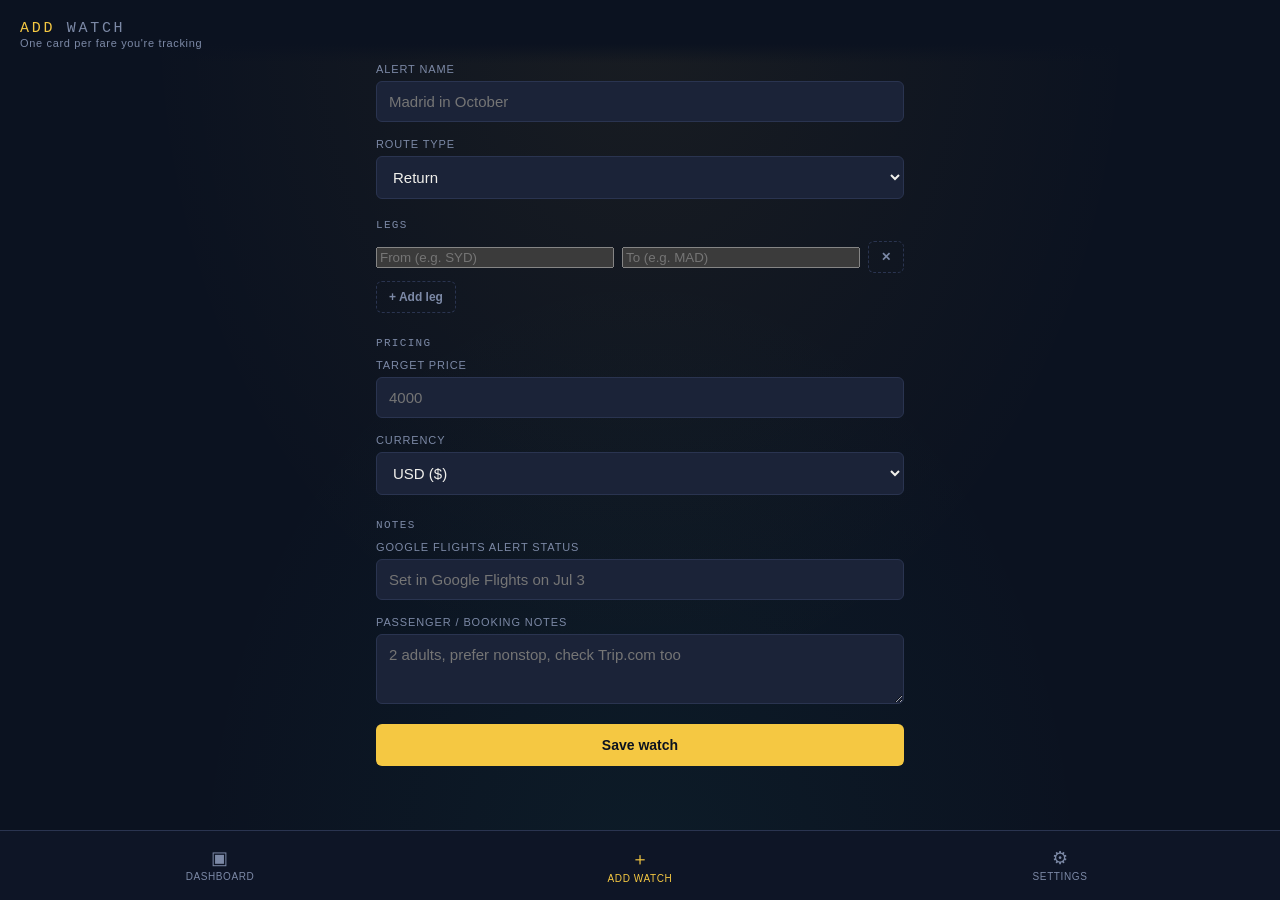
==== add.html @ 0424bb40 "Deploy via Push app — 4/7/2026, 10:04:35 pm" ====
<!doctype html>
<html lang="en">
<head>
<meta charset="utf-8" />
<meta name="viewport" content="width=device-width, initial-scale=1, viewport-fit=cover" />
<meta name="theme-color" content="#0B1220" />
<title>FlightDrop — Add Watch</title>
<link rel="manifest" href="/manifest.json" />
<link rel="apple-touch-icon" href="/icons/icon-192.png" />
<meta name="apple-mobile-web-app-capable" content="yes" />
<link rel="stylesheet" href="/styles.css" />
</head>
<body>
<header class="topbar">
  <div>
    <div class="wordmark">Add <span>Watch</span></div>
    <div class="subline">One card per fare you're tracking</div>
  </div>
</header>

<main>
  <form id="watch-form">
    <div class="field">
      <label for="name">Alert name</label>
      <input type="text" id="name" placeholder="Madrid in October" required />
    </div>

    <div class="field">
      <label for="routeType">Route type</label>
      <select id="routeType">
        <option value="one-way">One-way</option>
        <option value="return" selected>Return</option>
        <option value="multi-city">Multi-city</option>
      </select>
    </div>

    <div class="section-label">Legs</div>
    <div id="legs"></div>
    <button type="button" class="btn btn-ghost btn-sm" id="add-leg">+ Add leg</button>

    <div class="section-label" style="margin-top:24px;">Pricing</div>
    <div class="field">
      <label for="targetPrice">Target price</label>
      <input type="number" id="targetPrice" placeholder="4000" min="0" step="1" />
    </div>
    <div class="field">
      <label for="currency">Currency</label>
      <select id="currency">
        <option value="USD" selected>USD ($)</option>
        <option value="AUD">AUD (A$)</option>
        <option value="GBP">GBP (£)</option>
        <option value="EUR">EUR (€)</option>
        <option value="NZD">NZD (NZ$)</option>
        <option value="CAD">CAD (C$)</option>
        <option value="JPY">JPY (¥)</option>
      </select>
    </div>

    <div class="section-label" style="margin-top:24px;">Notes</div>
    <div class="field">
      <label for="source">Google Flights alert status</label>
      <input type="text" id="source" placeholder="Set in Google Flights on Jul 3" />
    </div>
    <div class="field">
      <label for="notes">Passenger / booking notes</label>
      <textarea id="notes" placeholder="2 adults, prefer nonstop, check Trip.com too"></textarea>
    </div>

    <button type="submit" class="btn btn-primary">Save watch</button>
  </form>
</main>

<nav class="bottom-nav">
  <a href="/index.html" data-page="index.html"><span class="icon">▣</span>Dashboard</a>
  <a href="/add.html" data-page="add.html"><span class="icon">＋</span>Add Watch</a>
  <a href="/settings.html" data-page="settings.html"><span class="icon">⚙</span>Settings</a>
</nav>

<script src="/app.js"></script>
<script>
const legsContainer = document.getElementById("legs");

function addLegRow(from = "", to = "", date = "") {
  const row = document.createElement("div");
  row.className = "leg-row";
  row.innerHTML = `
    <input type="text" placeholder="From (e.g. SYD)" class="leg-from" value="${FD.escapeHtml(from)}" />
    <input type="text" placeholder="To (e.g. MAD)" class="leg-to" value="${FD.escapeHtml(to)}" />
    <button type="button" class="btn btn-ghost btn-sm remove-leg" aria-label="Remove leg">✕</button>
  `;
  row.querySelector(".remove-leg").addEventListener("click", () => row.remove());
  legsContainer.appendChild(row);
}

document.getElementById("add-leg").addEventListener("click", () => addLegRow());
addLegRow(); // start with one leg

document.getElementById("watch-form").addEventListener("submit", async (e) => {
  e.preventDefault();
  const legs = [...legsContainer.querySelectorAll(".leg-row")].map((row) => ({
    from: row.querySelector(".leg-from").value.trim().toUpperCase(),
    to: row.querySelector(".leg-to").value.trim().toUpperCase(),
  })).filter((l) => l.from || l.to);

  const payload = {
    name: document.getElementById("name").value.trim(),
    routeType: document.getElementById("routeType").value,
    legs,
    targetPrice: document.getElementById("targetPrice").value ? Number(document.getElementById("targetPrice").value) : null,
    currency: document.getElementById("currency").value,
    source: document.getElementById("source").value.trim(),
    notes: document.getElementById("notes").value.trim(),
  };

  try {
    const watch = await FD.api("/api/watch/create", { method: "POST", body: JSON.stringify(payload) });
    FD.toast("Watch saved", "success");
    location.href = `/watch.html?id=${watch.id}`;
  } catch (err) {
    FD.toast(err.message, "error");
  }
});
</script>
</body>
</html>
---- styles.css ----
/* ==========================================================================
   FlightDrop — design tokens
   Direction: airport split-flap departures board. Prices and statuses are
   rendered like flap-board tiles; navy night sky background; amber + teal
   as the two "flap" accent colors (price drop vs. holding steady).
   ========================================================================== */

:root {
  --navy-950: #0b1220;
  --navy-900: #0e1526;
  --panel-900: #141b2c;
  --panel-800: #1b2338;
  --hairline: #2a3450;

  --amber: #f5c842;
  --amber-dim: #a98a2e;
  --teal: #2dd4bf;
  --coral: #ff6b5e;

  --ink-0: #f1f0ec;
  --ink-1: #c7cede;
  --ink-2: #7c89a6;

  --radius-sm: 6px;
  --radius-md: 10px;

  --font-display: "SFMono-Regular", ui-monospace, Menlo, Consolas, "Liberation Mono", monospace;
  --font-body: -apple-system, BlinkMacSystemFont, "Segoe UI", Roboto, Helvetica, Arial, sans-serif;

  color-scheme: dark;
}

* { box-sizing: border-box; }

html, body {
  margin: 0;
  padding: 0;
  background: var(--navy-950);
  color: var(--ink-0);
  font-family: var(--font-body);
  -webkit-font-smoothing: antialiased;
}

body {
  min-height: 100dvh;
  padding-bottom: 84px; /* clear the bottom nav */
  background-image:
    radial-gradient(ellipse at top, rgba(245, 200, 66, 0.06), transparent 55%),
    radial-gradient(ellipse at bottom, rgba(45, 212, 191, 0.05), transparent 50%);
}

a { color: inherit; text-decoration: none; }
button { font-family: inherit; }

.visually-hidden {
  position: absolute;
  width: 1px; height: 1px;
  overflow: hidden;
  clip: rect(0 0 0 0);
}

/* ---------------------------------------------------------------------- */
/* Top bar                                                                 */
/* ---------------------------------------------------------------------- */

.topbar {
  position: sticky;
  top: 0;
  z-index: 10;
  display: flex;
  align-items: baseline;
  justify-content: space-between;
  padding: 20px 20px 14px;
  background: linear-gradient(var(--navy-950) 70%, transparent);
}

.topbar .wordmark {
  font-family: var(--font-display);
  font-size: 15px;
  letter-spacing: 0.18em;
  text-transform: uppercase;
  color: var(--amber);
}

.topbar .wordmark span { color: var(--ink-2); }

.topbar .subline {
  font-size: 11px;
  color: var(--ink-2);
  letter-spacing: 0.06em;
}

main {
  padding: 0 16px 24px;
  max-width: 560px;
  margin: 0 auto;
}

/* ---------------------------------------------------------------------- */
/* Split-flap tile primitive — the signature element                      */
/* ---------------------------------------------------------------------- */

.flap {
  display: inline-flex;
  font-family: var(--font-display);
  font-weight: 700;
  letter-spacing: 0.02em;
}

.flap .digit {
  background: var(--panel-800);
  border: 1px solid var(--hairline);
  border-radius: 3px;
  padding: 2px 4px;
  margin-right: 2px;
  min-width: 1ch;
  text-align: center;
  box-shadow: inset 0 -6px 8px -6px rgba(0,0,0,0.5);
}

.flap.updated .digit {
  animation: flap-flip 420ms ease;
}

@keyframes flap-flip {
  0% { transform: rotateX(90deg); opacity: 0.2; }
  60% { transform: rotateX(-8deg); opacity: 1; }
  100% { transform: rotateX(0deg); }
}

@media (prefers-reduced-motion: reduce) {
  .flap.updated .digit { animation: none; }
}

/* ---------------------------------------------------------------------- */
/* Cards                                                                   */
/* ---------------------------------------------------------------------- */

.card {
  background: var(--panel-900);
  border: 1px solid var(--hairline);
  border-radius: var(--radius-md);
  padding: 16px;
  margin-bottom: 12px;
}

.watch-card {
  display: block;
  position: relative;
  padding-left: 18px;
  overflow: hidden;
}

.watch-card::before {
  content: "";
  position: absolute;
  left: 0; top: 0; bottom: 0;
  width: 4px;
  background: var(--ink-2);
}

.watch-card[data-status="dropped"]::before,
.watch-card[data-status="below-target"]::before { background: var(--teal); }
.watch-card[data-status="unchanged"]::before { background: var(--ink-2); }
.watch-card[data-status="above-target"]::before { background: var(--coral); }

.watch-card .row-top {
  display: flex;
  justify-content: space-between;
  align-items: flex-start;
  gap: 12px;
}

.watch-card .name {
  font-size: 16px;
  font-weight: 600;
  color: var(--ink-0);
}

.watch-card .route {
  font-size: 12px;
  color: var(--ink-2);
  letter-spacing: 0.04em;
  text-transform: uppercase;
  margin-top: 2px;
}

.watch-card .price-block {
  text-align: right;
}

.watch-card .price-block .flap { font-size: 20px; color: var(--amber); }
.watch-card[data-status="dropped"] .price-block .flap,
.watch-card[data-status="below-target"] .price-block .flap { color: var(--teal); }

.watch-card .target {
  font-size: 11px;
  color: var(--ink-2);
  margin-top: 4px;
}

.status-pill {
  display: inline-block;
  margin-top: 10px;
  font-size: 10px;
  letter-spacing: 0.08em;
  text-transform: uppercase;
  padding: 3px 8px;
  border-radius: 999px;
  border: 1px solid var(--hairline);
  color: var(--ink-1);
}

.watch-card[data-status="dropped"] .status-pill,
.watch-card[data-status="below-target"] .status-pill {
  color: var(--teal);
  border-color: rgba(45, 212, 191, 0.4);
}
.watch-card[data-status="above-target"] .status-pill {
  color: var(--coral);
  border-color: rgba(255, 107, 94, 0.4);
}

/* ---------------------------------------------------------------------- */
/* Empty states                                                            */
/* ---------------------------------------------------------------------- */

.empty-state {
  text-align: center;
  padding: 48px 20px;
  color: var(--ink-2);
}

.empty-state .flap { font-size: 28px; margin-bottom: 12px; color: var(--ink-2); }
.empty-state h2 { font-family: var(--font-display); font-size: 14px; letter-spacing: 0.08em; text-transform: uppercase; color: var(--ink-1); margin: 0 0 6px; }
.empty-state p { font-size: 13px; margin: 0 0 18px; line-height: 1.5; }

/* ---------------------------------------------------------------------- */
/* Forms                                                                   */
/* ---------------------------------------------------------------------- */

.field { margin-bottom: 16px; }

.field label {
  display: block;
  font-size: 11px;
  letter-spacing: 0.08em;
  text-transform: uppercase;
  color: var(--ink-2);
  margin-bottom: 6px;
}

.field input[type="text"],
.field input[type="number"],
.field input[type="date"],
.field input[type="email"],
.field select,
.field textarea {
  width: 100%;
  background: var(--panel-800);
  border: 1px solid var(--hairline);
  border-radius: var(--radius-sm);
  color: var(--ink-0);
  padding: 11px 12px;
  font-size: 15px;
  font-family: var(--font-body);
}

.field input:focus,
.field select:focus,
.field textarea:focus {
  outline: 2px solid var(--amber);
  outline-offset: 1px;
}

.field textarea { min-height: 70px; resize: vertical; }

.leg-row {
  display: grid;
  grid-template-columns: 1fr 1fr auto;
  gap: 8px;
  margin-bottom: 8px;
  align-items: center;
}

.leg-row input { width: 100%; }

.btn {
  display: inline-flex;
  align-items: center;
  justify-content: center;
  gap: 6px;
  border: none;
  border-radius: var(--radius-sm);
  padding: 13px 18px;
  font-size: 14px;
  font-weight: 600;
  cursor: pointer;
  width: 100%;
}

.btn-primary { background: var(--amber); color: var(--navy-950); }
.btn-secondary { background: var(--panel-800); color: var(--ink-0); border: 1px solid var(--hairline); }
.btn-ghost { background: transparent; color: var(--ink-2); border: 1px dashed var(--hairline); }
.btn-danger { background: transparent; color: var(--coral); border: 1px solid rgba(255,107,94,0.4); }
.btn-sm { padding: 8px 12px; font-size: 12px; width: auto; }

.btn:disabled { opacity: 0.5; cursor: not-allowed; }

/* ---------------------------------------------------------------------- */
/* Section headers                                                         */
/* ---------------------------------------------------------------------- */

.section-label {
  font-family: var(--font-display);
  font-size: 11px;
  letter-spacing: 0.12em;
  text-transform: uppercase;
  color: var(--ink-2);
  margin: 20px 0 10px;
}

.section-label:first-child { margin-top: 4px; }

/* ---------------------------------------------------------------------- */
/* Bottom nav                                                              */
/* ---------------------------------------------------------------------- */

.bottom-nav {
  position: fixed;
  bottom: 0; left: 0; right: 0;
  display: flex;
  background: var(--navy-900);
  border-top: 1px solid var(--hairline);
  padding: 10px 10px calc(10px + env(safe-area-inset-bottom));
  z-index: 20;
}

.bottom-nav a {
  flex: 1;
  text-align: center;
  font-size: 10px;
  letter-spacing: 0.06em;
  text-transform: uppercase;
  color: var(--ink-2);
  padding: 6px 0;
  border-radius: var(--radius-sm);
}

.bottom-nav a.active { color: var(--amber); }
.bottom-nav a .icon { display: block; font-size: 18px; margin-bottom: 2px; }

/* ---------------------------------------------------------------------- */
/* Toast                                                                   */
/* ---------------------------------------------------------------------- */

.toast {
  position: fixed;
  bottom: 92px;
  left: 16px; right: 16px;
  background: var(--panel-800);
  border: 1px solid var(--hairline);
  color: var(--ink-0);
  padding: 12px 14px;
  border-radius: var(--radius-sm);
  font-size: 13px;
  z-index: 30;
  transform: translateY(12px);
  opacity: 0;
  transition: transform 200ms ease, opacity 200ms ease;
  pointer-events: none;
}

.toast.show { transform: translateY(0); opacity: 1; }
.toast.error { border-color: rgba(255,107,94,0.5); color: var(--coral); }
.toast.success { border-color: rgba(45,212,191,0.5); color: var(--teal); }

/* ---------------------------------------------------------------------- */
/* Misc                                                                    */
/* ---------------------------------------------------------------------- */

.divider { border: none; border-top: 1px solid var(--hairline); margin: 16px 0; }

.link-row {
  display: flex;
  gap: 8px;
  flex-wrap: wrap;
  margin-top: 12px;
}

.link-row a {
  font-size: 12px;
  color: var(--ink-1);
  border: 1px solid var(--hairline);
  border-radius: 999px;
  padding: 6px 12px;
}

.event-row {
  display: flex;
  justify-content: space-between;
  padding: 10px 0;
  border-bottom: 1px solid var(--hairline);
  font-size: 13px;
}

.event-row:last-child { border-bottom: none; }
.event-row .meta { color: var(--ink-2); font-size: 11px; margin-top: 2px; }

.badge {
  display: inline-block;
  font-size: 10px;
  padding: 2px 6px;
  border-radius: 4px;
  background: var(--panel-800);
  color: var(--ink-2);
  border: 1px solid var(--hairline);
  margin-left: 6px;
}

code {
  font-family: var(--font-display);
  background: var(--panel-800);
  padding: 2px 6px;
  border-radius: 4px;
  font-size: 12px;
  color: var(--amber);
}

ol.steps { padding-left: 20px; color: var(--ink-1); font-size: 14px; line-height: 1.7; }
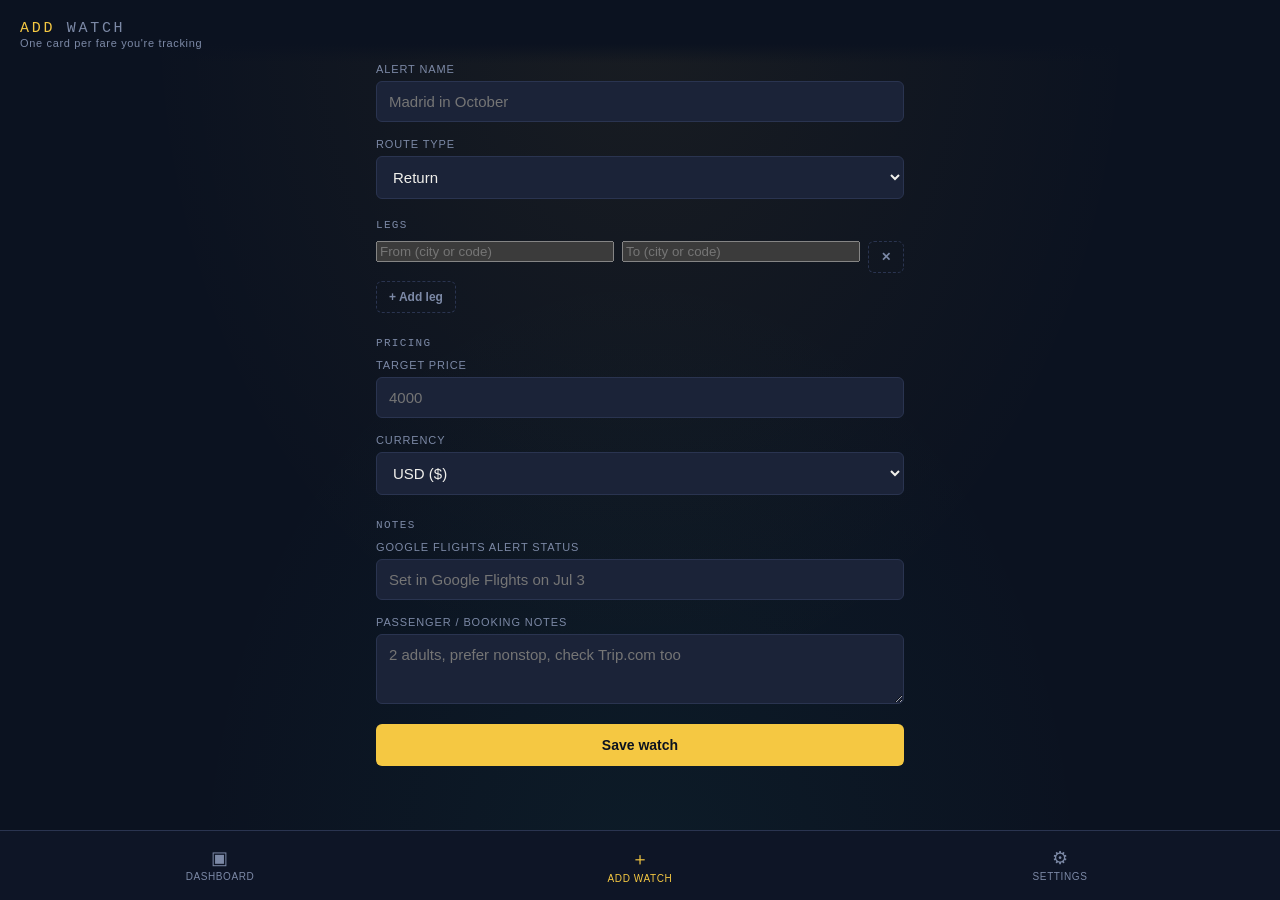
==== commit f4d90298: "Deploy via Push app — 5/7/2026, 11:43:00 am" ====
--- a/add.html
+++ b/add.html
@@ -9,6 +9,7 @@
 <link rel="apple-touch-icon" href="/icons/icon-192.png" />
 <meta name="apple-mobile-web-app-capable" content="yes" />
 <link rel="stylesheet" href="/styles.css" />
+<script src="/airports.js"></script>
 </head>
 <body>
 <header class="topbar">
@@ -80,15 +81,25 @@
 <script>
 const legsContainer = document.getElementById("legs");
 
-function addLegRow(from = "", to = "", date = "") {
+function addLegRow(fromCode = "", fromCity = "", toCode = "", toCity = "") {
   const row = document.createElement("div");
   row.className = "leg-row";
   row.innerHTML = `
-    <input type="text" placeholder="From (e.g. SYD)" class="leg-from" value="${FD.escapeHtml(from)}" />
-    <input type="text" placeholder="To (e.g. MAD)" class="leg-to" value="${FD.escapeHtml(to)}" />
+    <div class="airport-picker">
+      <input type="text" placeholder="From (city or code)" class="leg-from" autocomplete="off"
+        value="${fromCity ? FD.escapeHtml(`${fromCity} (${fromCode})`) : ""}"
+        data-code="${FD.escapeHtml(fromCode)}" />
+    </div>
+    <div class="airport-picker">
+      <input type="text" placeholder="To (city or code)" class="leg-to" autocomplete="off"
+        value="${toCity ? FD.escapeHtml(`${toCity} (${toCode})`) : ""}"
+        data-code="${FD.escapeHtml(toCode)}" />
+    </div>
     <button type="button" class="btn btn-ghost btn-sm remove-leg" aria-label="Remove leg">✕</button>
   `;
   row.querySelector(".remove-leg").addEventListener("click", () => row.remove());
+  FD.initAirportPicker(row.querySelector(".leg-from"));
+  FD.initAirportPicker(row.querySelector(".leg-to"));
   legsContainer.appendChild(row);
 }
 
@@ -98,8 +109,8 @@
 document.getElementById("watch-form").addEventListener("submit", async (e) => {
   e.preventDefault();
   const legs = [...legsContainer.querySelectorAll(".leg-row")].map((row) => ({
-    from: row.querySelector(".leg-from").value.trim().toUpperCase(),
-    to: row.querySelector(".leg-to").value.trim().toUpperCase(),
+    from: row.querySelector(".leg-from").dataset.code || "",
+    to: row.querySelector(".leg-to").dataset.code || "",
   })).filter((l) => l.from || l.to);
 
   const payload = {
--- a/styles.css
+++ b/styles.css
@@ -280,10 +280,53 @@
   grid-template-columns: 1fr 1fr auto;
   gap: 8px;
   margin-bottom: 8px;
-  align-items: center;
+  align-items: start;
 }
 
 .leg-row input { width: 100%; }
+
+.airport-picker {
+  position: relative;
+}
+
+.airport-suggestions {
+  position: absolute;
+  top: calc(100% + 4px);
+  left: 0;
+  right: 0;
+  z-index: 40;
+  background: var(--panel-800);
+  border: 1px solid var(--hairline);
+  border-radius: var(--radius-sm);
+  max-height: 220px;
+  overflow-y: auto;
+  box-shadow: 0 8px 24px rgba(0,0,0,0.4);
+}
+
+.airport-suggestion-item {
+  padding: 11px 12px;
+  font-size: 14px;
+  color: var(--ink-0);
+  border-bottom: 1px solid var(--hairline);
+  cursor: pointer;
+}
+
+.airport-suggestion-item:last-child { border-bottom: none; }
+.airport-suggestion-item:active,
+.airport-suggestion-item.highlighted { background: var(--panel-900); }
+
+.airport-suggestion-item .code {
+  color: var(--amber);
+  font-family: var(--font-display);
+  font-weight: 700;
+  margin-left: 6px;
+}
+
+.airport-suggestions-empty {
+  padding: 11px 12px;
+  font-size: 13px;
+  color: var(--ink-2);
+}
 
 .btn {
   display: inline-flex;
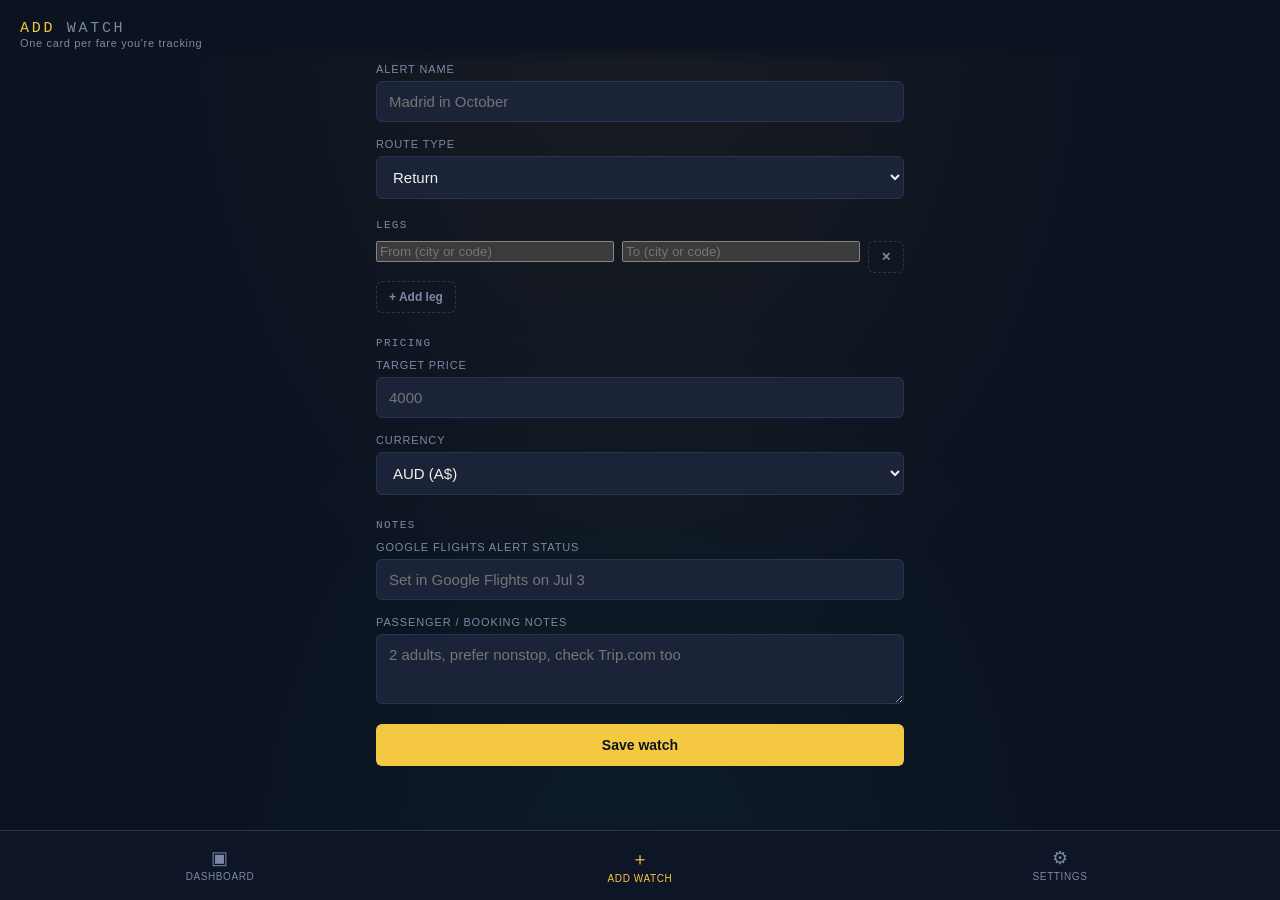
==== commit f2c64101: "Deploy via Push app — 5/7/2026, 10:56:28 pm" ====
--- a/add.html
+++ b/add.html
@@ -47,8 +47,8 @@
     <div class="field">
       <label for="currency">Currency</label>
       <select id="currency">
-        <option value="USD" selected>USD ($)</option>
-        <option value="AUD">AUD (A$)</option>
+        <option value="USD">USD ($)</option>
+        <option value="AUD" selected>AUD (A$)</option>
         <option value="GBP">GBP (£)</option>
         <option value="EUR">EUR (€)</option>
         <option value="NZD">NZD (NZ$)</option>
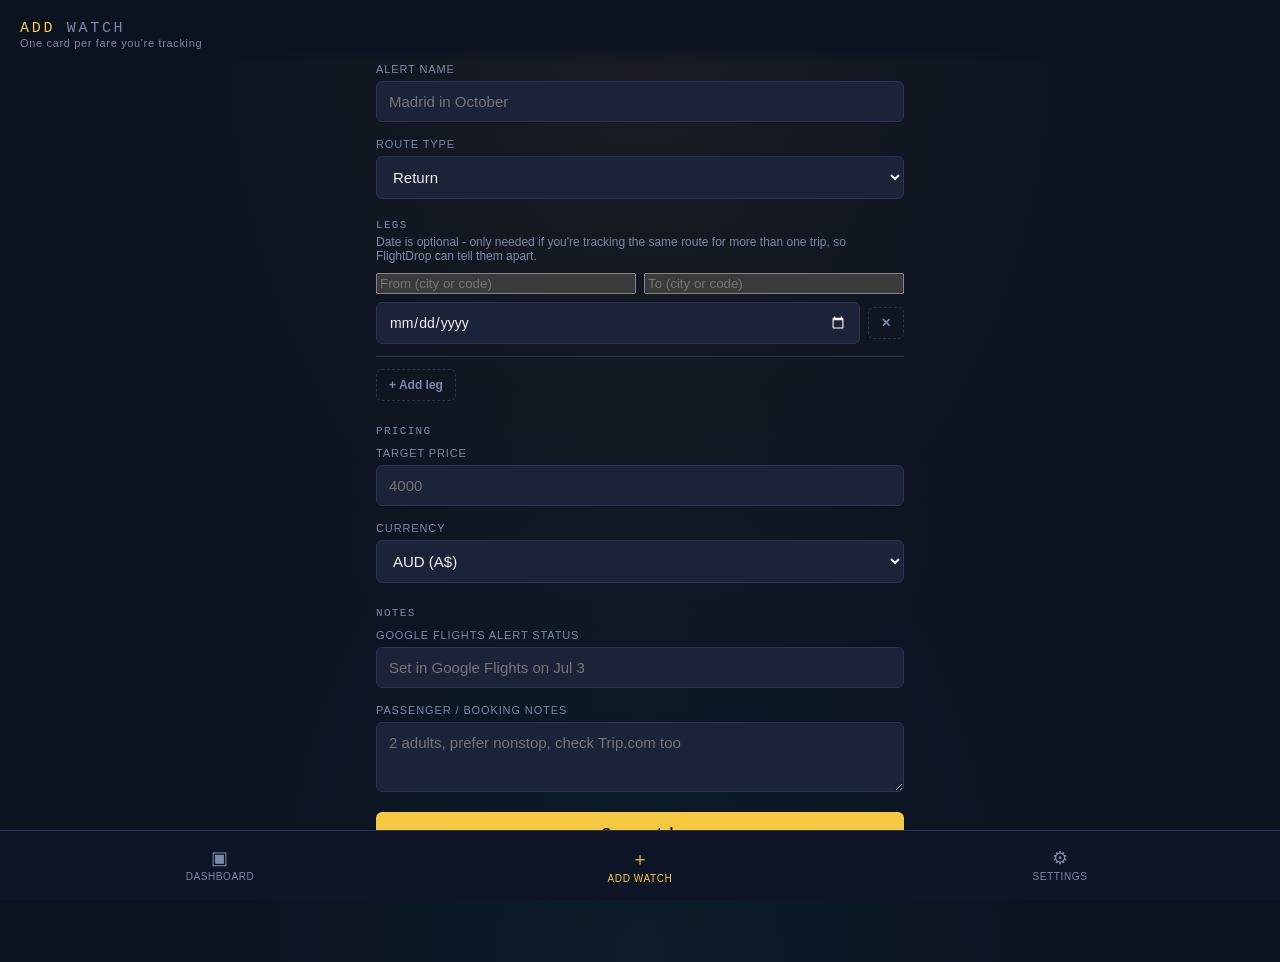
==== commit 0537ad2b: "Deploy via Push app — 5/7/2026, 11:21:40 pm" ====
--- a/add.html
+++ b/add.html
@@ -36,6 +36,7 @@
     </div>
 
     <div class="section-label">Legs</div>
+    <p style="font-size:12px; color:var(--ink-2); margin:-6px 0 10px;">Date is optional - only needed if you're tracking the same route for more than one trip, so FlightDrop can tell them apart.</p>
     <div id="legs"></div>
     <button type="button" class="btn btn-ghost btn-sm" id="add-leg">+ Add leg</button>
 
@@ -81,21 +82,26 @@
 <script>
 const legsContainer = document.getElementById("legs");
 
-function addLegRow(fromCode = "", fromCity = "", toCode = "", toCity = "") {
+function addLegRow(fromCode = "", fromCity = "", toCode = "", toCity = "", date = "") {
   const row = document.createElement("div");
   row.className = "leg-row";
   row.innerHTML = `
-    <div class="airport-picker">
-      <input type="text" placeholder="From (city or code)" class="leg-from" autocomplete="off"
-        value="${fromCity ? FD.escapeHtml(`${fromCity} (${fromCode})`) : ""}"
-        data-code="${FD.escapeHtml(fromCode)}" />
+    <div class="leg-row-airports">
+      <div class="airport-picker">
+        <input type="text" placeholder="From (city or code)" class="leg-from" autocomplete="off"
+          value="${fromCity ? FD.escapeHtml(`${fromCity} (${fromCode})`) : ""}"
+          data-code="${FD.escapeHtml(fromCode)}" />
+      </div>
+      <div class="airport-picker">
+        <input type="text" placeholder="To (city or code)" class="leg-to" autocomplete="off"
+          value="${toCity ? FD.escapeHtml(`${toCity} (${toCode})`) : ""}"
+          data-code="${FD.escapeHtml(toCode)}" />
+      </div>
     </div>
-    <div class="airport-picker">
-      <input type="text" placeholder="To (city or code)" class="leg-to" autocomplete="off"
-        value="${toCity ? FD.escapeHtml(`${toCity} (${toCode})`) : ""}"
-        data-code="${FD.escapeHtml(toCode)}" />
+    <div class="leg-row-date-remove">
+      <input type="date" class="leg-date" value="${FD.escapeHtml(date)}" aria-label="Departure date (optional)" />
+      <button type="button" class="btn btn-ghost btn-sm remove-leg" aria-label="Remove leg">✕</button>
     </div>
-    <button type="button" class="btn btn-ghost btn-sm remove-leg" aria-label="Remove leg">✕</button>
   `;
   row.querySelector(".remove-leg").addEventListener("click", () => row.remove());
   FD.initAirportPicker(row.querySelector(".leg-from"));
@@ -111,6 +117,7 @@
   const legs = [...legsContainer.querySelectorAll(".leg-row")].map((row) => ({
     from: row.querySelector(".leg-from").dataset.code || "",
     to: row.querySelector(".leg-to").dataset.code || "",
+    date: row.querySelector(".leg-date").value || null,
   })).filter((l) => l.from || l.to);
 
   const payload = {
--- a/styles.css
+++ b/styles.css
@@ -276,11 +276,33 @@
 .field textarea { min-height: 70px; resize: vertical; }
 
 .leg-row {
+  margin-bottom: 12px;
+  padding-bottom: 12px;
+  border-bottom: 1px solid var(--hairline);
+}
+
+.leg-row-airports {
   display: grid;
-  grid-template-columns: 1fr 1fr auto;
+  grid-template-columns: 1fr 1fr;
   gap: 8px;
   margin-bottom: 8px;
-  align-items: start;
+}
+
+.leg-row-date-remove {
+  display: flex;
+  gap: 8px;
+  align-items: center;
+}
+
+.leg-row-date-remove input[type="date"] {
+  flex: 1;
+  background: var(--panel-800);
+  border: 1px solid var(--hairline);
+  border-radius: var(--radius-sm);
+  color: var(--ink-0);
+  padding: 11px 12px;
+  font-size: 14px;
+  font-family: var(--font-body);
 }
 
 .leg-row input { width: 100%; }
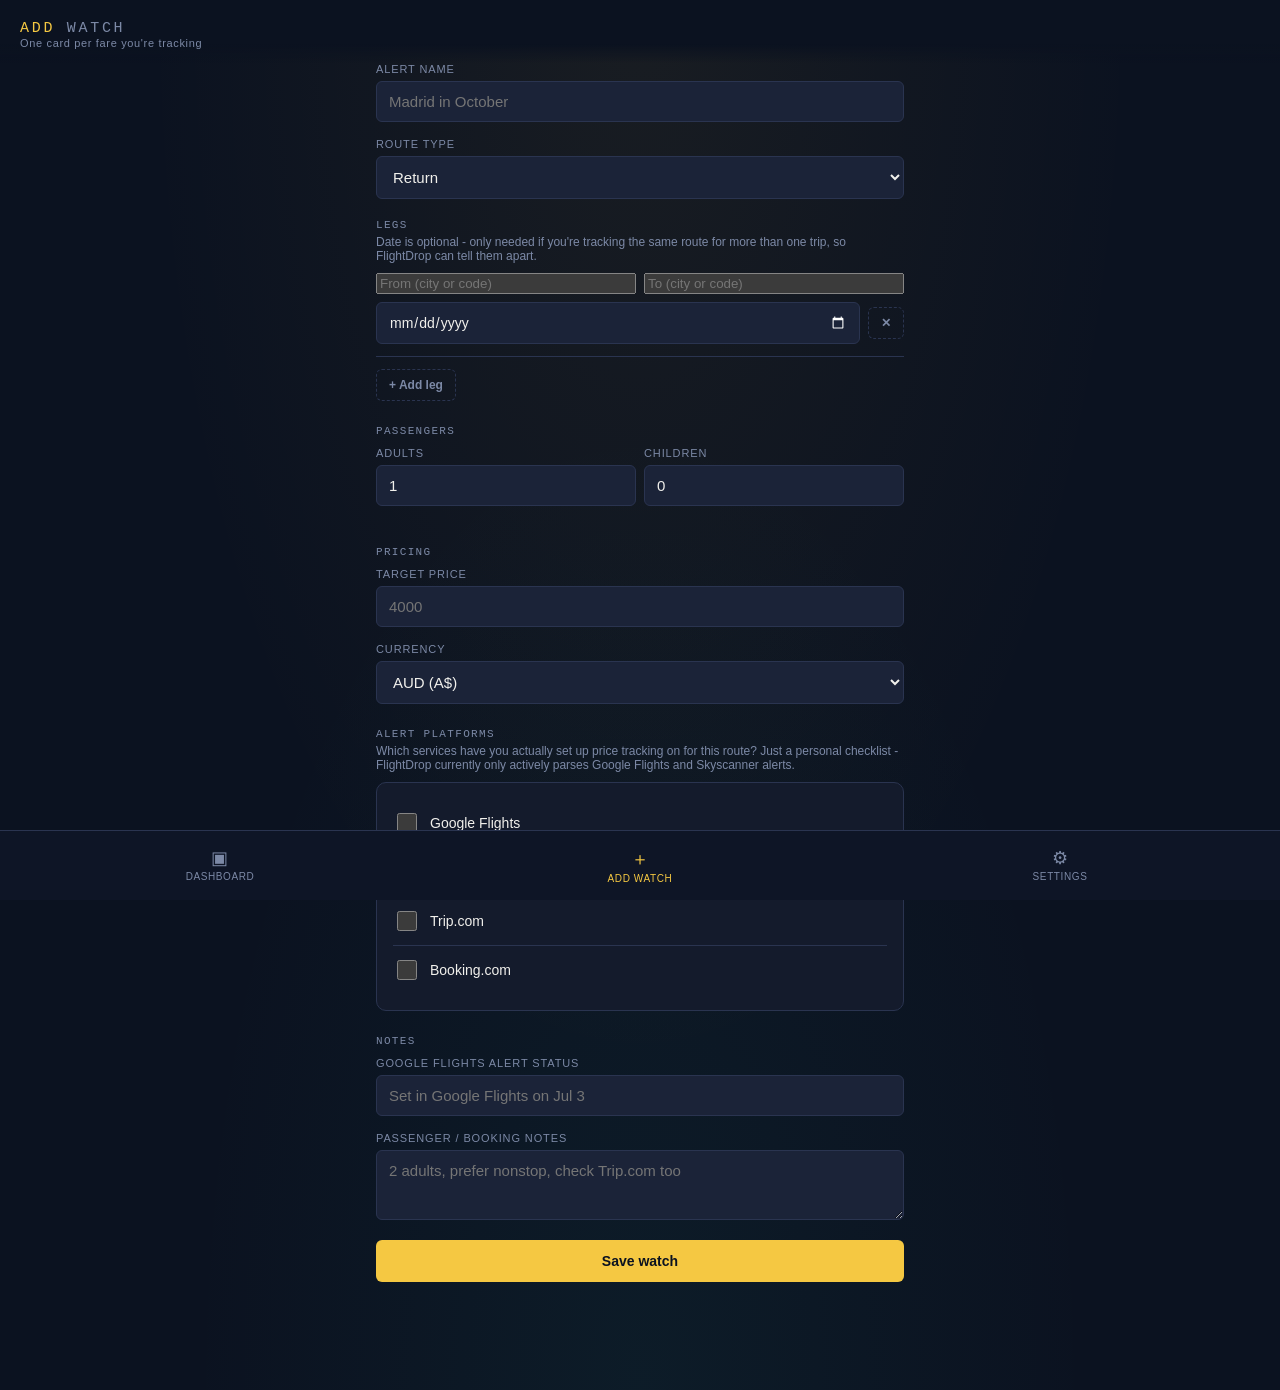
==== commit cc8ab27d: "Deploy via Push app — 6/7/2026, 10:47:51 pm" ====
--- a/add.html
+++ b/add.html
@@ -40,6 +40,18 @@
     <div id="legs"></div>
     <button type="button" class="btn btn-ghost btn-sm" id="add-leg">+ Add leg</button>
 
+    <div class="section-label" style="margin-top:24px;">Passengers</div>
+    <div class="leg-row-airports" style="margin-bottom:0;">
+      <div class="field">
+        <label for="adults">Adults</label>
+        <input type="number" id="adults" min="1" step="1" />
+      </div>
+      <div class="field">
+        <label for="children">Children</label>
+        <input type="number" id="children" min="0" step="1" />
+      </div>
+    </div>
+
     <div class="section-label" style="margin-top:24px;">Pricing</div>
     <div class="field">
       <label for="targetPrice">Target price</label>
@@ -57,6 +69,10 @@
         <option value="JPY">JPY (¥)</option>
       </select>
     </div>
+
+    <div class="section-label" style="margin-top:24px;">Alert platforms</div>
+    <p style="font-size:12px; color:var(--ink-2); margin:-6px 0 10px;">Which services have you actually set up price tracking on for this route? Just a personal checklist - FlightDrop currently only actively parses Google Flights and Skyscanner alerts.</p>
+    <div class="card" id="platform-list"></div>
 
     <div class="section-label" style="margin-top:24px;">Notes</div>
     <div class="field">
@@ -81,6 +97,17 @@
 <script src="/app.js"></script>
 <script>
 const legsContainer = document.getElementById("legs");
+
+const platformList = document.getElementById("platform-list");
+FD.PLATFORMS_CHECKBOX_IDS = []; // filled below
+(window.FLIGHTDROP_PLATFORMS || []).forEach((p) => {
+  const id = `platform-${p.key}`;
+  FD.PLATFORMS_CHECKBOX_IDS.push({ id, key: p.key });
+  const row = document.createElement("label");
+  row.className = "checkbox-row";
+  row.innerHTML = `<input type="checkbox" id="${id}" /> ${FD.escapeHtml(p.label)}`;
+  platformList.appendChild(row);
+});
 
 function addLegRow(fromCode = "", fromCity = "", toCode = "", toCity = "", date = "") {
   const row = document.createElement("div");
@@ -112,6 +139,10 @@
 document.getElementById("add-leg").addEventListener("click", () => addLegRow());
 addLegRow(); // start with one leg
 
+const defaultPassengers = FD.getDefaultPassengers();
+document.getElementById("adults").value = defaultPassengers.adults;
+document.getElementById("children").value = defaultPassengers.children;
+
 document.getElementById("watch-form").addEventListener("submit", async (e) => {
   e.preventDefault();
   const legs = [...legsContainer.querySelectorAll(".leg-row")].map((row) => ({
@@ -120,14 +151,21 @@
     date: row.querySelector(".leg-date").value || null,
   })).filter((l) => l.from || l.to);
 
+  const platforms = FD.PLATFORMS_CHECKBOX_IDS
+    .filter((p) => document.getElementById(p.id).checked)
+    .map((p) => p.key);
+
   const payload = {
     name: document.getElementById("name").value.trim(),
     routeType: document.getElementById("routeType").value,
     legs,
     targetPrice: document.getElementById("targetPrice").value ? Number(document.getElementById("targetPrice").value) : null,
     currency: document.getElementById("currency").value,
+    adults: Math.max(1, Number(document.getElementById("adults").value) || 1),
+    children: Math.max(0, Number(document.getElementById("children").value) || 0),
     source: document.getElementById("source").value.trim(),
     notes: document.getElementById("notes").value.trim(),
+    platforms,
   };
 
   try {
--- a/styles.css
+++ b/styles.css
@@ -444,6 +444,32 @@
 /* Misc                                                                    */
 /* ---------------------------------------------------------------------- */
 
+.checkbox-row {
+  display: flex;
+  align-items: center;
+  gap: 10px;
+  padding: 11px 0;
+  border-bottom: 1px solid var(--hairline);
+  font-size: 14px;
+  color: var(--ink-0);
+}
+
+.checkbox-row:last-child { border-bottom: none; }
+
+.checkbox-row input[type="checkbox"] {
+  width: 20px;
+  height: 20px;
+  accent-color: var(--amber);
+  flex-shrink: 0;
+}
+
+.platform-badges {
+  display: flex;
+  flex-wrap: wrap;
+  gap: 6px;
+  margin-top: 10px;
+}
+
 .divider { border: none; border-top: 1px solid var(--hairline); margin: 16px 0; }
 
 .link-row {
